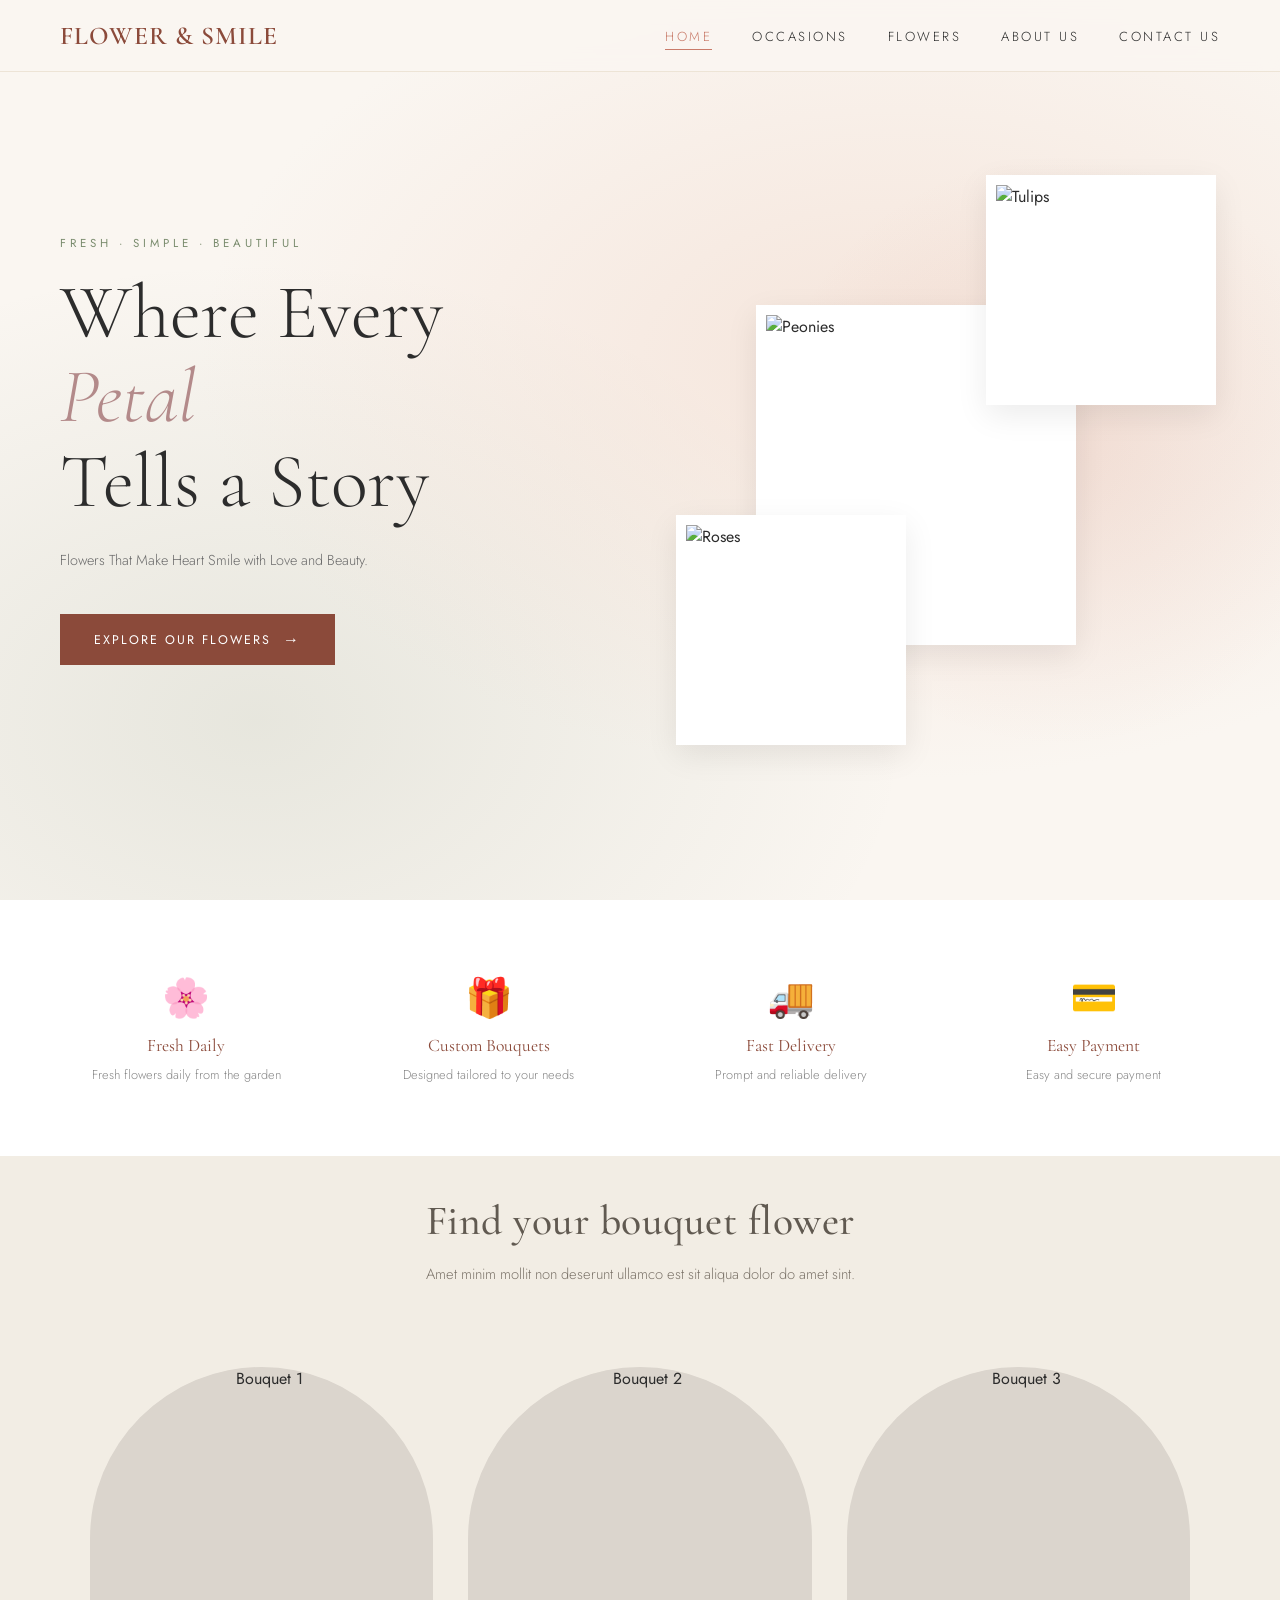
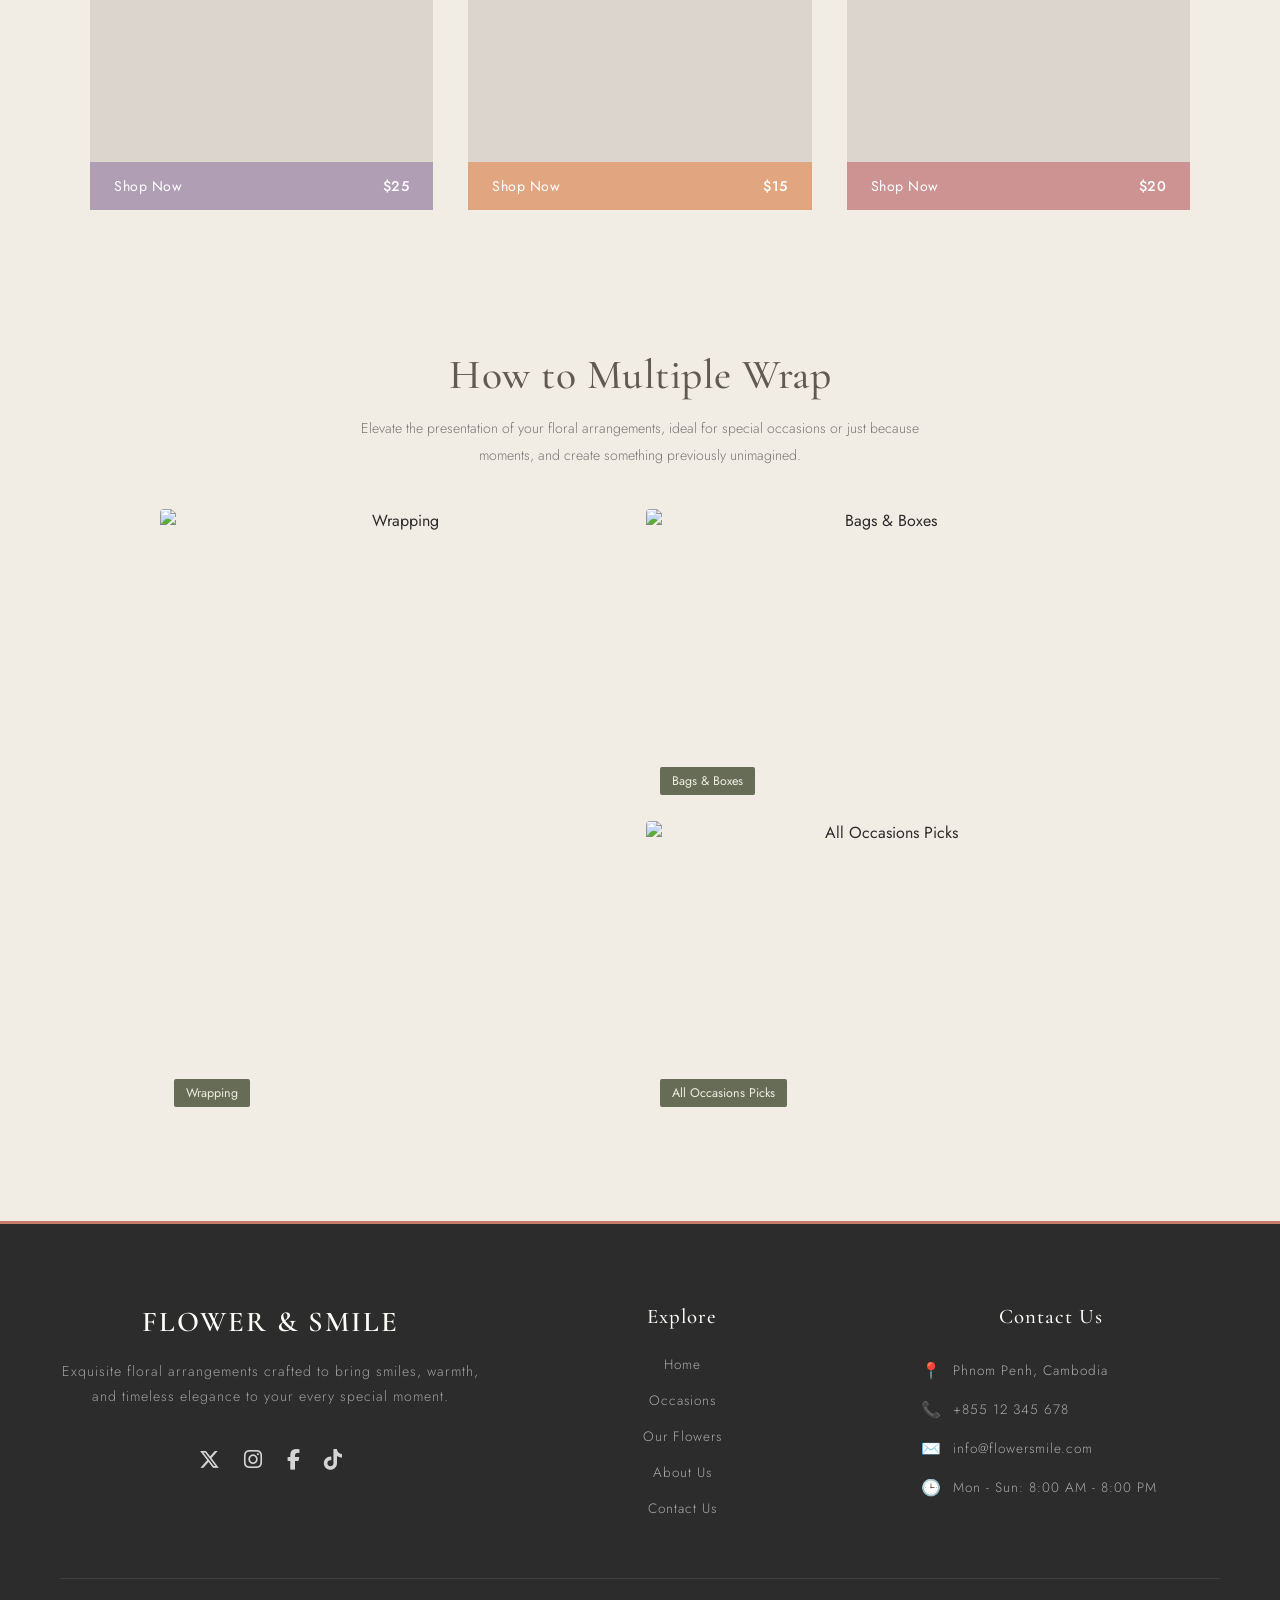
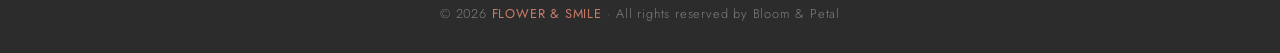
==== index.html @ 03522e58 "Add files via upload" ====
<!DOCTYPE html>
<html lang="km">
<head>
  <meta charset="UTF-8" />
  <meta name="viewport" content="width=device-width, initial-scale=1.0" />
  <title>FLOWER & SMILE — ហាងផ្កា</title>
  
  <link href="https://fonts.googleapis.com/css2?family=Cormorant+Garamond:ital,wght@0,300;0,400;0,600;1,300;1,400&family=Jost:wght@200;300;400;500&display=swap" rel="stylesheet" />
  
  <link rel="stylesheet" href="styles.css" />
  
  <link rel="stylesheet" href="https://cdnjs.cloudflare.com/ajax/libs/font-awesome/6.4.2/css/all.min.css" />
  
  <style>
    /* Hero Section Styles */
    .hero {
      position: relative; 
    }
    
    /* Container for floating images in Hero */
    .hero-floating-images {
      position: absolute;
      right: 5%;
      top: 50%;
      transform: translateY(-50%);
      width: 500px;
      height: 550px;
      z-index: 5;
      pointer-events: none; 
    }
    
    /* Individual Image Card Styles */
    .hero-img-card {
      position: absolute;
      background: white;
      padding: 10px;
      box-shadow: 0 10px 30px rgba(0,0,0,0.08);
      pointer-events: auto;
    }
    .hero-img-card img {
      display: block;
      width: 100%;
      height: 100%;
      object-fit: cover;
    }
    
    /* Image 1 (Tulips) */
    .hero-img-1 {
      top: 0;
      right: 0;
      width: 230px;
      height: 230px;
      z-index: 3;
    }

    /* Image 2 (Large Peonies) */
    .hero-img-2 {
      top: 130px;
      left: 40px;
      width: 320px;
      height: 340px;
      z-index: 1;
    }

    /* Image 3 (Roses) */
    .hero-img-3 {
      bottom: -20px;
      left: -40px;
      width: 230px;
      height: 230px;
      z-index: 2;
    }
    
    /* Italicized Title Text in Hero */
    .hero-title em {
      font-family: 'Cormorant Garamond', serif;
      font-style: italic;
      color: #b38a8a; 
    }

    /* Social Media Logo Styles in Footer */
    .footer-socials {
      display: flex;
      gap: 24px;
      margin-top: 15px;
      align-items: center;
    }
    .footer-socials a {
      color: rgba(255, 255, 255, 0.8) !important;
      font-size: 1.3rem !important;
      text-decoration: none;
      display: inline-flex;
      align-items: center;
      justify-content: center;
      transition: all 0.3s ease;
      background: none !important;
      border: none !important;
      padding: 0 !important;
      width: auto !important;
      height: auto !important;
    }
    .footer-socials a:hover {
      color: #c97b6a !important;
      transform: translateY(-2px);
    }

    /* Additional Footer Modifications */
    /* Remove the underline/dash (-) under headings */
    .footer-heading::after, 
    .footer-col h3::after {
      display: none !important;
      content: none !important;
    }

    /* Add list items line spacing */
    .footer-links li, 
    .footer-contact li {
      margin-bottom: 16px !important; 
    }
    .footer-links li:last-child, 
    .footer-contact li:last-child {
      margin-bottom: 0 !important;
    }
  </style>
</head>
<body>

  <nav>
    <div class="nav-logo"> FLOWER & SMILE </div>
    
    <ul class="nav-links">
      <li><a href="index.html" class="active">Home</a></li>
      <li><a href="occasions.html">Occasions</a></li>
      <li><a href="flowers.html">Flowers</a></li>
      <li><a href="about.html">About Us</a></li>
      <li><a href="contact.html">Contact Us</a></li>
    </ul>
  </nav>

  <div class="page active">
    
    <div class="hero">
      <div class="hero-bg"></div>
      <div class="hero-decoration"></div>
      <div class="hero-petals" id="petals"></div>
      
      <div class="hero-content">
        <p class="hero-eyebrow">Fresh · Simple · Beautiful</p>
        <h1 class="hero-title">Where Every<br><em>Petal</em><br>Tells a Story</h1>
        <p class="hero-sub">Flowers That Make Heart Smile with Love and Beauty.</p>
        <a href="flowers.html" class="hero-cta">
          Explore Our Flowers <span class="hero-cta-arrow">→</span>
        </a>
      </div>

      <div class="hero-floating-images">
        <div class="hero-img-card hero-img-1">
          <img src="https://encrypted-tbn0.gstatic.com/images?q=tbn:ANd9GcRxKmMSO9f5qZ2CyqoZDliZAS1GtbJ6QOiItn4bJ0-6uJl7Me5usho7bWD_pUa_ExkVmu42q7SNUpMVscC8fniVTEIEeZiB6qO2pOtU1A&s=10" alt="Tulips">
        </div>
        <div class="hero-img-card hero-img-2">
          <img src="https://i.pinimg.com/1200x/0d/a7/3a/0da73aafb8dff68a386f0ae5357c37d3.jpg" alt="Peonies">
        </div>
        <div class="hero-img-card hero-img-3">
          <img src="https://www.floraly.com.au/cdn/shop/articles/All_the_roses.jpg?v=1583911408&width=1500" alt="Roses">
        </div>
      </div>
    </div>

    <div class="section" style="padding-top:70px; padding-bottom:70px; background: white;">
      <div style="display:grid; grid-template-columns: repeat(4,1fr); gap:50px; text-align:center; max-width:1200px; margin:auto;">
        
        <div>
          <div style="font-size:2.4rem; margin-bottom:10px;">🌸</div>
          <div style="font-family:'Cormorant Garamond',serif; font-size:1.1rem; margin-bottom:8px; color:var(--deep-rose);">Fresh Daily</div>
          <div style="font-size:0.8rem; color:#888; font-weight:300; line-height:1.7;">Fresh flowers daily from the garden</div>
        </div>
        
        <div>
          <div style="font-size:2.4rem; margin-bottom:10px;">🎁</div>
          <div style="font-family:'Cormorant Garamond',serif; font-size:1.1rem; margin-bottom:8px; color:var(--deep-rose);">Custom Bouquets</div>
          <div style="font-size:0.8rem; color:#888; font-weight:300; line-height:1.7;">Designed tailored to your needs</div>
        </div>
        
        <div>
          <div style="font-size:2.4rem; margin-bottom:10px;">🚚</div>
          <div style="font-family:'Cormorant Garamond',serif; font-size:1.1rem; margin-bottom:8px; color:var(--deep-rose);">Fast Delivery</div>
          <div style="font-size:0.8rem; color:#888; font-weight:300; line-height:1.7;">Prompt and reliable delivery</div>
        </div>
        
        <div>
          <div style="font-size:2.4rem; margin-bottom:10px;">💳</div>
          <div style="font-family:'Cormorant Garamond',serif; font-size:1.1rem; margin-bottom:8px; color:var(--deep-rose);">Easy Payment</div>
          <div style="font-size:0.8rem; color:#888; font-weight:300; line-height:1.7;">Easy and secure payment</div>
        </div>

      </div>
    </div>

    <div style="background-color: #f2ede4; padding: 40px 20px 100px 20px; text-align: center; font-family: 'Jost', sans-serif;">
      <div style="max-width: 1100px; margin: 0 auto;">
        
        <div style="text-align: center; margin-bottom: 60px;">
          <h2 style="font-family: 'Cormorant Garamond', serif; font-size: 2.6rem; font-weight: 500; color: #615a51; margin-bottom: 15px; letter-spacing: 0.5px;">Find your bouquet flower</h2>
          <p style="font-size: 0.92rem; color: #7e766c; max-width: 600px; margin: 0 auto; line-height: 1.8; font-weight: 300;">
            Amet minim mollit non deserunt ullamco est sit aliqua dolor do amet sint.
          </p>
        </div>

        <div style="display: grid; grid-template-columns: repeat(3, 1fr); gap: 35px;">
          
          <div style="display: flex; flex-direction: column; position: relative;">
            <div style="border-top-left-radius: 250px; border-top-right-radius: 250px; overflow: hidden; aspect-ratio: 1/1.15; background: #dbd5cd; margin-top: 20px;">
              <img src="https://i0.wp.com/venusfleurs.ca/wp-content/uploads/2025/08/28.png?w=500&ssl=1" alt="Bouquet 1" style="width: 100%; height: 100%; object-fit: cover; display: block;">
            </div>
            <div style="display: flex; justify-content: space-between; align-items: center; background: #b09eb5; padding: 14px 24px; color: white; font-size: 0.88rem; letter-spacing: 0.5px;">
              <a href="flowers.html" onclick="showPage('flowers')" style="color: white; text-decoration: none; font-weight: 400;">Shop Now</a>
              <span style="font-weight: 500;">$25</span>
            </div>
          </div>

          <div style="display: flex; flex-direction: column; margin-top: 20px;">
            <div style="border-top-left-radius: 250px; border-top-right-radius: 250px; overflow: hidden; aspect-ratio: 1/1.15; background: #dbd5cd;">
              <img src="https://blogger.googleusercontent.com/img/a/AVvXsEicw63dnSeNIEJeOIUZCACq73gVkQcQ9xMExXs6h7ySUSndOm0V-mq5u-o_8GRbfD1vRsirjXDKaYLzih0LKU7-uyjUPQ6decVVbWy_ZNhfRCTQm4JZeXCJklYHl1dgx3P_8ovWYnsGIsHUxoD9lvoksb42VA6ZZB-UQQeKbAVAEGq_355NtKw2BnD7=s16000-rw" alt="Bouquet 2" style="width: 100%; height: 100%; object-fit: cover; display: block;">
            </div>
            <div style="display: flex; justify-content: space-between; align-items: center; background: #e1a67f; padding: 14px 24px; color: white; font-size: 0.88rem; letter-spacing: 0.5px;">
              <a href="flowers.html" onclick="showPage('flowers')" style="color: white; text-decoration: none; font-weight: 400;">Shop Now</a>
              <span style="font-weight: 500;">$15</span>
            </div>
          </div>

          <div style="display: flex; flex-direction: column; margin-top: 20px;">
            <div style="border-top-left-radius: 250px; border-top-right-radius: 250px; overflow: hidden; aspect-ratio: 1/1.15; background: #dbd5cd;">
              <img src="https://i0.wp.com/venusfleurs.ca/wp-content/uploads/2025/08/21.png?fit=500,500&ssl=1" alt="Bouquet 3" style="width: 100%; height: 100%; object-fit: cover; display: block;">
            </div>
            <div style="display: flex; justify-content: space-between; align-items: center; background: #cd9393; padding: 14px 24px; color: white; font-size: 0.88rem; letter-spacing: 0.5px;">
              <a href="flowers.html" onclick="showPage('flowers')" style="color: white; text-decoration: none; font-weight: 400;">Shop Now</a>
              <span style="font-weight: 500;">$20</span>
            </div>
          </div>

        </div>
      </div>
    </div>

  </div> <div style="background-color: #f2ede4; padding: 40px 20px 20px 20px; text-align: center; font-family: 'Jost', sans-serif;">
    <h2 style="font-family: 'Cormorant Garamond', serif; font-size: 2.6rem; font-weight: 500; color: #615a51; margin-bottom: 15px; letter-spacing: 0.5px;">How to Multiple Wrap</h2>
    <p style="font-size:0.88rem; font-weight:300; color:#777; line-height:1.9; max-width:560px; margin:0 auto;">
      Elevate the presentation of your floral arrangements, ideal for special occasions or just because moments, and create something previously unimagined.
    </p>
  </div>

  <div style="background-color: #f2ede4; padding: 20px 20px 100px 20px; text-align: center; font-family: 'Jost', sans-serif;">
    <div style="display:grid; grid-template-columns:1fr 1fr; gap:12px; max-width:960px; margin:0 auto;">
      
      <div style="position:relative; overflow:hidden; border-radius:4px; grid-row:span 2;">
        <img src="https://images.pexels.com/photos/5410125/pexels-photo-5410125.jpeg?cs=srgb&dl=pexels-amina-filkins-5410125.jpg&fm=jpg" alt="Wrapping" style="width:100%; height:612px; object-fit:cover; display:block;" />
        <span style="position:absolute; bottom:14px; left:14px; background:rgba(74,80,56,0.82); color:#f0ede4; font-size:0.78rem; padding:5px 12px; border-radius:2px;">Wrapping</span>
      </div>
      
      <div style="position:relative; overflow:hidden; border-radius:4px;">
        <img src="https://assets.nationbuilder.com/victorianunions/pages/13480/meta_images/original/Rectangle_322.png?1639124793" alt="Bags & Boxes" style="width:100%; height:300px; object-fit:cover; display:block;" />
        <span style="position:absolute; bottom:14px; left:14px; background:rgba(74,80,56,0.82); color:#f0ede4; font-size:0.78rem; padding:5px 12px; border-radius:2px;">Bags &amp; Boxes</span>
      </div>
      
      <div style="position:relative; overflow:hidden; border-radius:4px;">
        <img src="https://7574663.fs1.hubspotusercontent-na1.net/hubfs/7574663/pexels-alleksana-4238333-1.jpg" alt="All Occasions Picks" style="width:100%; height:300px; object-fit:cover; display:block;" />
        <span style="position:absolute; bottom:14px; left:14px; background:rgba(74,80,56,0.82); color:#f0ede4; font-size:0.78rem; padding:5px 12px; border-radius:2px;">All Occasions Picks</span>
      </div>

    </div>
  </div>

  <footer class="main-footer">
    <div class="footer-container">
      
      <div class="footer-col footer-about">
        <div class="footer-logo">FLOWER & SMILE</div>
        <p class="footer-tagline">Exquisite floral arrangements crafted to bring smiles, warmth, and timeless elegance to your every special moment.</p>
        <div class="footer-socials">
          <a href="#" aria-label="X (Twitter)"><i class="fa-brands fa-x-twitter"></i></a>
          <a href="#" aria-label="Instagram"><i class="fa-brands fa-instagram"></i></a>
          <a href="#" aria-label="Facebook"><i class="fa-brands fa-facebook-f"></i></a>
          <a href="#" aria-label="TikTok"><i class="fa-brands fa-tiktok"></i></a>
        </div>
      </div>

      <div class="footer-col">
        <h3 class="footer-heading">Explore</h3>
        <ul class="footer-links">
          <li><a href="index.html">Home</a></li>
          <li><a href="occasions.html">Occasions</a></li>
          <li><a href="flowers.html">Our Flowers</a></li>
          <li><a href="about.html">About Us</a></li>
          <li><a href="contact.html">Contact Us</a></li>
        </ul>
      </div>

      <div class="footer-col">
        <h3 class="footer-heading">Contact Us</h3>
        <ul class="footer-contact">
          <li><span>📍</span> Phnom Penh, Cambodia</li>
          <li><span>📞</span> +855 12 345 678</li>
          <li><span>✉️</span> info@flowersmile.com</li>
          <li><span>🕒</span> Mon - Sun: 8:00 AM - 8:00 PM</li>
        </ul>
      </div>

    </div>

    <div class="footer-bottom">
      <p>&copy; 2026 <span>FLOWER & SMILE</span> · All rights reserved by Bloom & Petal</p>
    </div>
  </footer>

  <script src="main.js"></script>
</body>
</html>
---- styles.css ----
/* ==========================================================================
   1. ROOT VARIABLES & GLOBAL STYLES (កំណត់ពណ៌ និងទម្រង់ទូទៅ)
   ========================================================================== */
:root {
  /* Color Palette */
  --cream: #faf6f1;
  --blush: #f2d9cc;
  --rose: #c97b6a;
  --deep-rose: #8b4a3a;
  --sage: #7a8c6e;
  --dark-sage: #4a5c3e;
  --charcoal: #2c2c2c;
  --warm-white: #fffdf9;
  --gold: #b89a6a;
}

/* Reset settings for all elements */
* { 
  margin: 0; 
  padding: 0; 
  box-sizing: border-box; 
}

html { 
  scroll-behavior: smooth; 
}

body {
  font-family: 'Jost', sans-serif;
  background: var(--cream);
  color: var(--charcoal);
  overflow-x: hidden;
}


/* ==========================================================================
   2. NAVIGATION BAR (របារម៉ឺនុយខាងលើ)
   ========================================================================== */
nav {
  position: fixed; 
  top: 0; left: 0; right: 0; 
  z-index: 100;
  display: flex; 
  align-items: center; 
  justify-content: space-between;
  padding: 20px 60px;
  background: rgba(250, 246, 241, 0.92);
  backdrop-filter: blur(10px);
  border-bottom: 1px solid rgba(185, 154, 106, 0.2);
  transition: all 0.3s ease;
}

/* Logo Style */
.nav-logo {
  font-family: 'Cormorant Garamond', serif;
  font-size: 1.6rem;
  font-weight: 600;
  color: var(--deep-rose);
  letter-spacing: 1px;
}

.nav-logo span { 
  color: var(--sage); 
  font-style: italic; 
}

/* Menu Links */
.nav-links {
  display: flex; 
  gap: 40px; 
  list-style: none;
}

.nav-links a {
  text-decoration: none;
  font-family: 'Jost', sans-serif;
  font-weight: 300;
  font-size: 0.82rem;
  letter-spacing: 2.5px;
  text-transform: uppercase;
  color: var(--charcoal);
  position: relative;
  padding-bottom: 4px;
  transition: color 0.3s;
}

/* Underline Animation Effect on Hover */
.nav-links a::after {
  content: '';
  position: absolute; 
  bottom: 0; left: 0;
  width: 0; 
  height: 1px;
  background: var(--rose);
  transition: width 0.3s ease;
}

.nav-links a:hover,
.nav-links a.active { 
  color: var(--rose); 
}

.nav-links a:hover::after,
.nav-links a.active::after { 
  width: 100%; 
}


/* ==========================================================================
   3. PAGES & SHARED SECTIONS (ទម្រង់ទំព័រ និងការកំណត់រួម)
   ========================================================================== */
.page { 
  display: none; 
  min-height: 100vh; 
}

.page.active { 
  display: block; 
}

.section {
  padding: 100px 60px;
}

.section-label {
  font-size: 0.7rem;
  letter-spacing: 4px;
  text-transform: uppercase;
  color: var(--gold);
  margin-bottom: 16px;
}

.section-title {
  font-family: 'Cormorant Garamond', serif;
  font-size: clamp(2rem, 4vw, 3.2rem);
  font-weight: 300;
  color: var(--charcoal);
  line-height: 1.2;
  margin-bottom: 16px;
}

.section-title em { 
  font-style: italic; 
  color: var(--rose); 
}

.divider {
  width: 60px; 
  height: 1px;
  background: linear-gradient(to right, var(--rose), transparent);
  margin: 20px 0 40px;
}

/* Page Header Banner */
.page-header {
  padding: 160px 60px 60px;
  background: linear-gradient(to bottom, rgba(242, 217, 204, 0.3), transparent);
  position: relative;
  overflow: hidden;
}

.page-header::before {
  content: '';
  position: absolute;
  right: -100px; top: -100px;
  width: 400px; height: 400px;
  border-radius: 50%;
  background: radial-gradient(circle, rgba(201, 123, 106, 0.1) 0%, transparent 70%);
}


/* ==========================================================================
   4. HERO SECTION (ផ្នែកដំបូងគេនៃគេហទំព័រ)
   ========================================================================== */
.hero {
  height: 100vh;
  position: relative;
  display: flex; 
  align-items: center;
  overflow: hidden;
}

.hero-bg {
  position: absolute; 
  inset: 0;
  background:
    radial-gradient(ellipse at 70% 40%, rgba(242, 217, 204, 0.6) 0%, transparent 55%),
    radial-gradient(ellipse at 20% 80%, rgba(122, 140, 110, 0.15) 0%, transparent 45%),
    var(--cream);
}

/* Background Circle Animation (Breathe) */
.hero-decoration {
  position: absolute;
  right: -80px; top: 50%;
  transform: translateY(-50%);
  width: 600px; height: 600px;
  border-radius: 50%;
  background: radial-gradient(circle, rgba(201, 123, 106, 0.12) 0%, transparent 70%);
  animation: breathe 6s ease-in-out infinite;
}

@keyframes breathe {
  0%, 100% { transform: translateY(-50%) scale(1); }
  50% { transform: translateY(-50%) scale(1.05); }
}

/* Floating Petals Animation Effect */
.hero-petals {
  position: absolute; 
  inset: 0; 
  pointer-events: none;
}

.petal {
  position: absolute;
  font-size: 1.5rem;
  opacity: 0.15;
  animation: floatPetal linear infinite;
}

@keyframes floatPetal {
  0% { transform: translateY(100vh) rotate(0deg); opacity: 0; }
  10% { opacity: 0.15; }
  90% { opacity: 0.15; }
  100% { transform: translateY(-10vh) rotate(360deg); opacity: 0; }
}

/* Hero Typography & CTA Content */
.hero-content {
  position: relative; 
  z-index: 2;
  padding: 0 60px;
  max-width: 650px;
  animation: fadeUp 1.2s ease forwards;
}

@keyframes fadeUp {
  from { opacity: 0; transform: translateY(30px); }
  to { opacity: 1; transform: translateY(0); }
}

.hero-eyebrow {
  font-size: 0.72rem;
  letter-spacing: 4px;
  text-transform: uppercase;
  color: var(--sage);
  margin-bottom: 20px;
  font-weight: 400;
}

.hero-title {
  font-family: 'Cormorant Garamond', serif;
  font-size: clamp(3.5rem, 6vw, 5.5rem);
  font-weight: 300;
  line-height: 1.1;
  color: var(--charcoal);
  margin-bottom: 24px;
}

.hero-title em {
  font-style: italic;
  color: var(--rose);
}

.hero-sub {
  font-size: 0.9rem;
  line-height: 1.8;
  color: #6a6a6a;
  font-weight: 300;
  max-width: 420px;
  margin-bottom: 40px;
}

/* Call To Action Button */
.hero-cta {
  display: inline-flex; 
  align-items: center; 
  gap: 12px;
  background: var(--deep-rose);
  color: white;
  padding: 14px 34px;
  text-decoration: none;
  font-size: 0.78rem;
  letter-spacing: 2px;
  text-transform: uppercase;
  transition: all 0.3s ease;
  font-family: 'Jost', sans-serif;
  font-weight: 400;
}

.hero-cta:hover {
  background: var(--rose);
  gap: 18px;
}

.hero-cta-arrow { 
  font-size: 1rem; 
  transition: transform 0.3s; 
}

.hero-cta:hover .hero-cta-arrow { 
  transform: translateX(4px); 
}


/* ==========================================================================
   5. OCCASIONS PAGE (ទំព័រឱកាសផ្សេងៗ)
   ========================================================================== */
.occasions-grid {
  display: grid;
  grid-template-columns: repeat(3, 1fr);
  gap: 2px;
  margin-top: 60px;
}

.occasion-card {
  position: relative;
  height: 380px;
  overflow: hidden;
  cursor: pointer;
}

.occasion-card-bg {
  position: absolute; 
  inset: 0;
  transition: transform 0.6s ease;
}

.occasion-card:hover .occasion-card-bg { 
  transform: scale(1.06); 
}

/* Card Backgrounds Gradient Colors */
.occ-1 .occasion-card-bg { background: linear-gradient(135deg, #f2d9cc 0%, #e8b9a5 100%); }
.occ-2 .occasion-card-bg { background: linear-gradient(135deg, #d4e0ce 0%, #b5c9ac 100%); }
.occ-3 .occasion-card-bg { background: linear-gradient(135deg, #e8d5e8 0%, #c9a8d4 100%); }
.occ-4 .occasion-card-bg { background: linear-gradient(135deg, #fde8cc 0%, #f5c896 100%); }
.occ-5 .occasion-card-bg { background: linear-gradient(135deg, #cce8f5 0%, #96c8f0 100%); }
.occ-6 .occasion-card-bg { background: linear-gradient(135deg, #f5e6cc 0%, #e8c896 100%); }

.occasion-emoji {
  position: absolute;
  font-size: 5rem;
  top: 50%; left: 50%;
  transform: translate(-50%, -60%);
  transition: transform 0.4s ease;
  opacity: 0.85;
}

.occasion-card:hover .occasion-emoji {
  transform: translate(-50%, -65%) scale(1.1);
}

.occasion-overlay {
  position: absolute; 
  inset: 0;
  background: linear-gradient(to top, rgba(44,44,44,0.75) 0%, transparent 55%);
  display: flex; 
  flex-direction: column;
  justify-content: flex-end;
  padding: 28px;
  transition: all 0.3s;
}

.occasion-name {
  font-family: 'Cormorant Garamond', serif;
  font-size: 1.5rem;
  font-weight: 400;
  color: white;
  margin-bottom: 6px;
}

.occasion-desc {
  font-size: 0.78rem;
  color: rgba(255,255,255,0.75);
  letter-spacing: 0.5px;
  font-weight: 300;
  transform: translateY(10px);
  opacity: 0;
  transition: all 0.3s ease 0.05s;
}

.occasion-card:hover .occasion-desc {
  opacity: 1;
  transform: translateY(0);
}

.occasion-tag {
  position: absolute;
  top: 18px; right: 18px;
  background: rgba(255,255,255,0.9);
  color: var(--deep-rose);
  font-size: 0.68rem;
  letter-spacing: 1.5px;
  text-transform: uppercase;
  padding: 5px 12px;
  font-weight: 500;
}


/* ==========================================================================
   6. FLOWERS PAGE (ទំព័រប្រភេទផ្កា)
   ========================================================================== */
.flowers-intro {
  max-width: 560px;
}

/* Category Filter Tabs */
.filter-bar {
  display: flex; 
  gap: 10px; 
  flex-wrap: wrap;
  margin-bottom: 50px;
}

.filter-btn {
  padding: 8px 22px;
  border: 1px solid rgba(44,44,44,0.2);
  background: transparent;
  font-family: 'Jost', sans-serif;
  font-size: 0.76rem;
  letter-spacing: 1.5px;
  text-transform: uppercase;
  cursor: pointer;
  transition: all 0.2s;
  color: var(--charcoal);
}

.filter-btn:hover, 
.filter-btn.active {
  background: var(--deep-rose);
  border-color: var(--deep-rose);
  color: white;
}

/* Flower Cards Grid */
.flowers-grid {
  display: grid;
  grid-template-columns: repeat(4, 1fr);
  gap: 24px;
}

.flower-card {
  background: white;
  overflow: hidden;
  transition: transform 0.3s ease, box-shadow 0.3s ease;
  cursor: pointer;
}

.flower-card:hover {
  transform: translateY(-6px);
  box-shadow: 0 20px 40px rgba(0,0,0,0.1);
}

.flower-img {
  height: 220px;
  display: flex; 
  align-items: center; 
  justify-content: center;
  font-size: 4.5rem;
  position: relative;
  overflow: hidden;
}

/* Flower Images Gradients Colors */
.f1 { background: linear-gradient(135deg, #ffecd2, #fcb69f); }
.f2 { background: linear-gradient(135deg, #ffeaa7, #fdcb6e); }
.f3 { background: linear-gradient(135deg, #fd79a8, #e84393); }
.f4 { background: linear-gradient(135deg, #a29bfe, #6c5ce7); }
.f5 { background: linear-gradient(135deg, #55efc4, #00b894); }
.f6 { background: linear-gradient(135deg, #ff7675, #d63031); }
.f7 { background: linear-gradient(135deg, #81ecec, #0984e3); }
.f8 { background: linear-gradient(135deg, #fddb92, #d1fdff); }

.flower-info { 
  padding: 20px; 
}

.flower-name {
  font-family: 'Cormorant Garamond', serif;
  font-size: 1.2rem;
  font-weight: 400;
  color: var(--charcoal);
  margin-bottom: 5px;
}

.flower-meaning {
  font-size: 0.75rem;
  color: #888;
  font-weight: 300;
  margin-bottom: 14px;
  letter-spacing: 0.3px;
}

.flower-footer {
  display: flex; 
  justify-content: space-between;
  align-items: center;
}

.flower-price {
  font-family: 'Cormorant Garamond', serif;
  font-size: 1.1rem;
  color: var(--rose);
}

/* Add to Cart Button */
.add-btn {
  width: 32px; height: 32px;
  border-radius: 50%;
  border: 1.5px solid var(--deep-rose);
  background: transparent;
  color: var(--deep-rose);
  font-size: 1.1rem;
  cursor: pointer;
  display: flex; 
  align-items: center; 
  justify-content: center;
  transition: all 0.2s;
}

.add-btn:hover { 
  background: var(--deep-rose); 
  color: white; 
}


/* ==========================================================================
   7. CONTACT PAGE & FORM (ទំព័រទំនាក់ទំនង និងទម្រង់បែបបទ)
   ========================================================================== */
.contact-layout {
  display: grid;
  grid-template-columns: 1fr 1.2fr;
  gap: 80px;
  align-items: start;
}

.contact-info h3 {
  font-family: 'Cormorant Garamond', serif;
  font-size: 1.4rem;
  font-weight: 400;
  margin-bottom: 12px;
  color: var(--charcoal);
}

.contact-info p {
  font-size: 0.85rem;
  color: #777;
  line-height: 1.9;
  font-weight: 300;
  margin-bottom: 30px;
}

.contact-item {
  display: flex; 
  align-items: flex-start; 
  gap: 14px;
  margin-bottom: 22px;
}

.contact-icon {
  width: 42px; height: 42px; 
  flex-shrink: 0;
  background: var(--blush);
  border-radius: 50%;
  display: flex; 
  align-items: center; 
  justify-content: center;
  font-size: 1.1rem;
}

.contact-item-text label {
  display: block;
  font-size: 0.68rem;
  letter-spacing: 2px;
  text-transform: uppercase;
  color: var(--gold);
  margin-bottom: 3px;
}

.contact-item-text span {
  font-size: 0.88rem;
  color: var(--charcoal);
  font-weight: 300;
}

/* Input Fields & Form styling */
.contact-form { 
  background: white; 
  padding: 50px; 
}

.form-title {
  font-family: 'Cormorant Garamond', serif;
  font-size: 1.8rem;
  font-weight: 300;
  color: var(--charcoal);
  margin-bottom: 8px;
}

.form-sub { 
  font-size: 0.82rem; 
  color: #888; 
  margin-bottom: 36px; 
  font-weight: 300; 
}

.form-row { 
  display: grid; 
  grid-template-columns: 1fr 1fr; 
  gap: 20px; 
}

.form-group { 
  margin-bottom: 22px; 
}

.form-group label {
  display: block;
  font-size: 0.7rem;
  letter-spacing: 2px;
  text-transform: uppercase;
  color: var(--charcoal);
  margin-bottom: 8px;
  font-weight: 400;
}

.form-group input,
.form-group select,
.form-group textarea {
  width: 100%;
  padding: 12px 16px;
  border: 1px solid rgba(44,44,44,0.15);
  background: var(--cream);
  font-family: 'Jost', sans-serif;
  font-size: 0.85rem;
  font-weight: 300;
  color: var(--charcoal);
  outline: none;
  transition: border-color 0.2s;
}

.form-group input:focus,
.form-group select:focus,
.form-group textarea:focus {
  border-color: var(--rose);
}

.form-group textarea { 
  resize: vertical; 
  min-height: 110px; 
}

/* Submit Form Button */
.submit-btn {
  width: 100%;
  padding: 15px;
  background: var(--deep-rose);
  color: white;
  border: none;
  font-family: 'Jost', sans-serif;
  font-size: 0.78rem;
  letter-spacing: 3px;
  text-transform: uppercase;
  cursor: pointer;
  transition: background 0.3s;
  font-weight: 400;
}

.submit-btn:hover { 
  background: var(--rose); 
}


/* ==========================================================================
   8. MODERN ELEGANT MAIN FOOTER (ផ្នែកខាងក្រោមបង្អស់នៃគេហទំព័រ)
   ========================================================================== */
.main-footer {
  background-color: #2c2c2c; 
  color: rgba(255, 255, 255, 0.7);
  padding: 80px 60px 30px 60px;
  font-family: 'Jost', sans-serif;
  border-top: 3px solid var(--rose);
}

.footer-container {
  max-width: 1200px;
  margin: 0 auto;
  display: grid;
  grid-template-columns: 1.5fr 1fr 1.2fr;
  gap: 60px;
}

.footer-col {
  display: flex;
  flex-direction: column;
}

/* Column 1: About, Logo, and Social Buttons (Centered Alignment) */
.footer-about {
  display: flex;
  flex-direction: column;
  align-items: center;  
  text-align: center;   
}

.footer-logo {
  font-family: 'Cormorant Garamond', serif;
  font-size: 1.8rem;
  font-weight: 600;
  color: var(--warm-white);
  letter-spacing: 2px;
  margin-bottom: 20px;
}

.footer-tagline {
  font-size: 0.88rem;
  line-height: 1.8;
  font-weight: 300;
  color: rgba(255, 255, 255, 0.55);
  margin-bottom: 25px;
  font-family: 'Jost', sans-serif;
}

.footer-socials {
  display: flex;
  gap: 24px;
  margin-top: 30px;     
  justify-content: center; 
  align-items: center;
}

.footer-socials a {
  width: 38px; height: 38px;
  border-radius: 50%;
  background: rgba(255, 255, 255, 0.05);
  color: var(--warm-white);
  text-decoration: none;
  font-size: 0.75rem;
  display: flex;
  align-items: center;
  justify-content: center;
  letter-spacing: 0.5px;
  transition: all 0.3s ease;
  border: 1px solid rgba(255, 255, 255, 0.1);
}

.footer-socials a:hover {
  background: var(--rose);
  color: white;
  border-color: var(--rose);
  transform: translateY(-3px);
}

/* Footer Section Headings */
.footer-heading {
  font-family: 'Cormorant Garamond', serif;
  font-size: 1.3rem;
  font-weight: 500;
  color: var(--warm-white);
  margin-bottom: 25px;
  letter-spacing: 1px;
  position: relative;
}

.footer-heading::after {
  content: '';
  position: absolute;
  bottom: -8px; left: 0;
  width: 35px; height: 1px;
  background: var(--rose);
}

/* Column 2: Useful Links */
.footer-links {
  list-style: none;
  padding: 0;
}

.footer-links li {
  margin-bottom: 12px;
}

.footer-links a {
  color: rgba(255, 255, 255, 0.6);
  text-decoration: none;
  font-size: 0.85rem;
  font-weight: 300;
  transition: all 0.3s ease;
  display: inline-block;
}

.footer-links a:hover {
  color: var(--rose);
  transform: translateX(5px);
}

/* Column 3: Contact Us info (Aligned perfectly) */
.footer-col:last-child h3 {
  text-align: center;
  margin-bottom: 30px;
}

.footer-contact {
  list-style: none;
  padding: 0;
  margin: 0;
  display: flex;
  flex-direction: column;
  align-items: center; 
  text-align: left;    
}

.footer-contact li {
  display: flex;
  align-items: center;
  width: 100%;
  max-width: 260px;    
  margin-bottom: 16px !important;
  font-size: 0.85rem;
  font-weight: 300;
  color: rgba(255, 255, 255, 0.6);
}

.footer-contact li span {
  font-size: 1rem;
  color: var(--rose);
  margin-right: 12px;  
  display: inline-block;
  width: 20px;         
  text-align: center;
}

/* Footer Copyright Area */
.footer-bottom {
  margin-top: 60px;
  padding-top: 25px;
  border-top: 1px solid rgba(255, 255, 255, 0.08);
  text-align: center;
  font-size: 0.8rem;
  letter-spacing: 0.8px;
  font-weight: 300;
  color: rgba(255, 255, 255, 0.4);
}

.footer-bottom span {
  color: var(--rose);
  font-weight: 400;
}

/* Old Simple Footer Styling */
footer {
  background: var(--charcoal);
  color: rgba(255,255,255,0.5);
  text-align: center;
  padding: 28px 60px;
  font-size: 0.76rem;
  letter-spacing: 1px;
  font-weight: 300;
}

footer span { 
  color: var(--rose); 
}


/* ==========================================================================
   9. NOTIFICATIONS & TOASTS (ផ្ទាំងសារលោតដំណឹង)
   ========================================================================== */
.toast {
  position: fixed;
  bottom: 30px; right: 30px;
  background: var(--dark-sage);
  color: white;
  padding: 16px 26px;
  font-size: 0.82rem;
  letter-spacing: 0.5px;
  z-index: 999;
  transform: translateY(100px);
  opacity: 0;
  transition: all 0.4s ease;
}

.toast.show { 
  transform: translateY(0); 
  opacity: 1; 
}


/* ==========================================================================
   10. RESPONSIVE DESIGN (ការកែតម្រូវទំហំអេក្រង់ទូរស័ព្ទ និង Tablet)
   ========================================================================== */
@media (max-width: 900px) {
  nav { padding: 16px 24px; }
  .nav-links { gap: 24px; }
  .section { padding: 70px 24px; }
  .page-header { padding: 120px 24px 40px; }
  
  .hero-content { padding: 0 24px; }
  
  .occasions-grid { grid-template-columns: repeat(2, 1fr); }
  .flowers-grid { grid-template-columns: repeat(2, 1fr); }
  
  .contact-layout { grid-template-columns: 1fr; gap: 40px; }
  .contact-form { padding: 32px; }
  .form-row { grid-template-columns: 1fr; }

  /* Modern Footer Responsive Layout */
  .main-footer {
    padding: 60px 24px 30px 24px;
  }
  .footer-container {
    grid-template-columns: 1fr;
    gap: 40px;
  }
  .footer-heading {
    margin-bottom: 18px;
  }
  .footer-bottom {
    margin-top: 40px;
  }
}
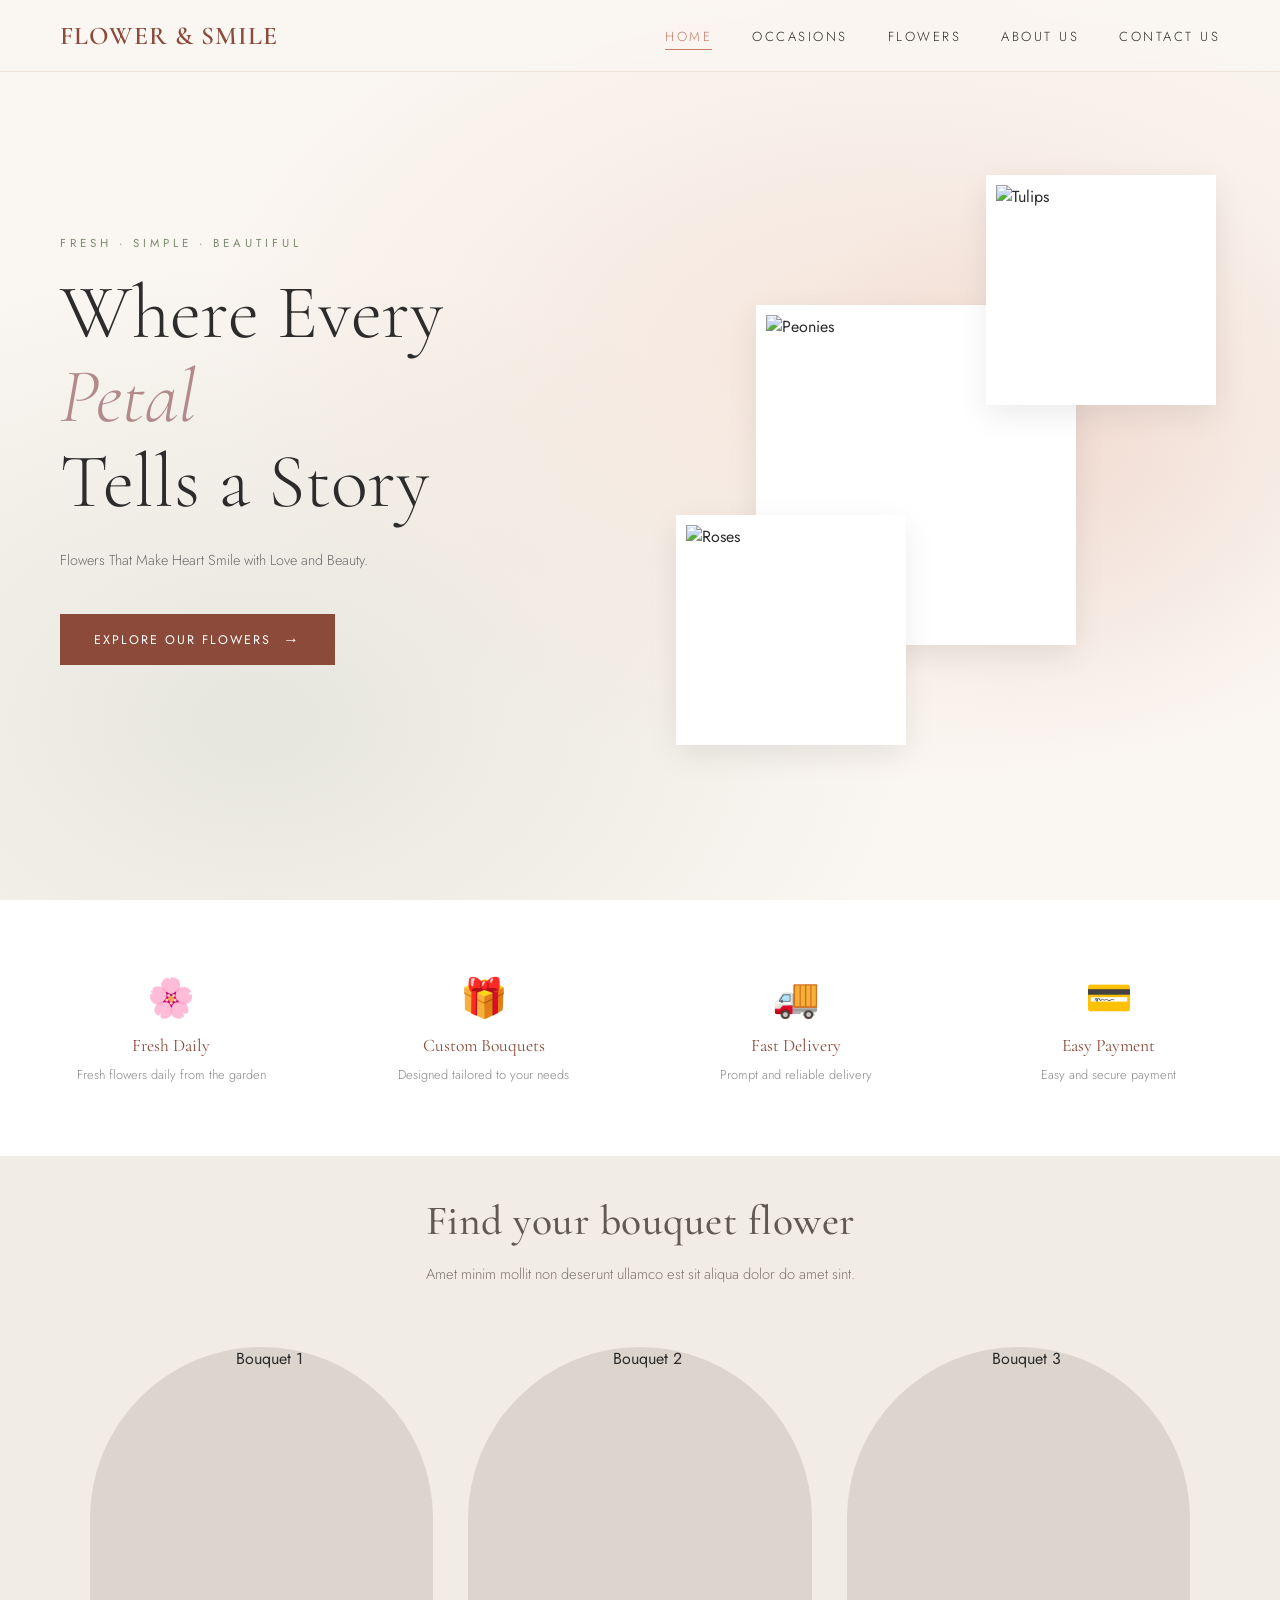
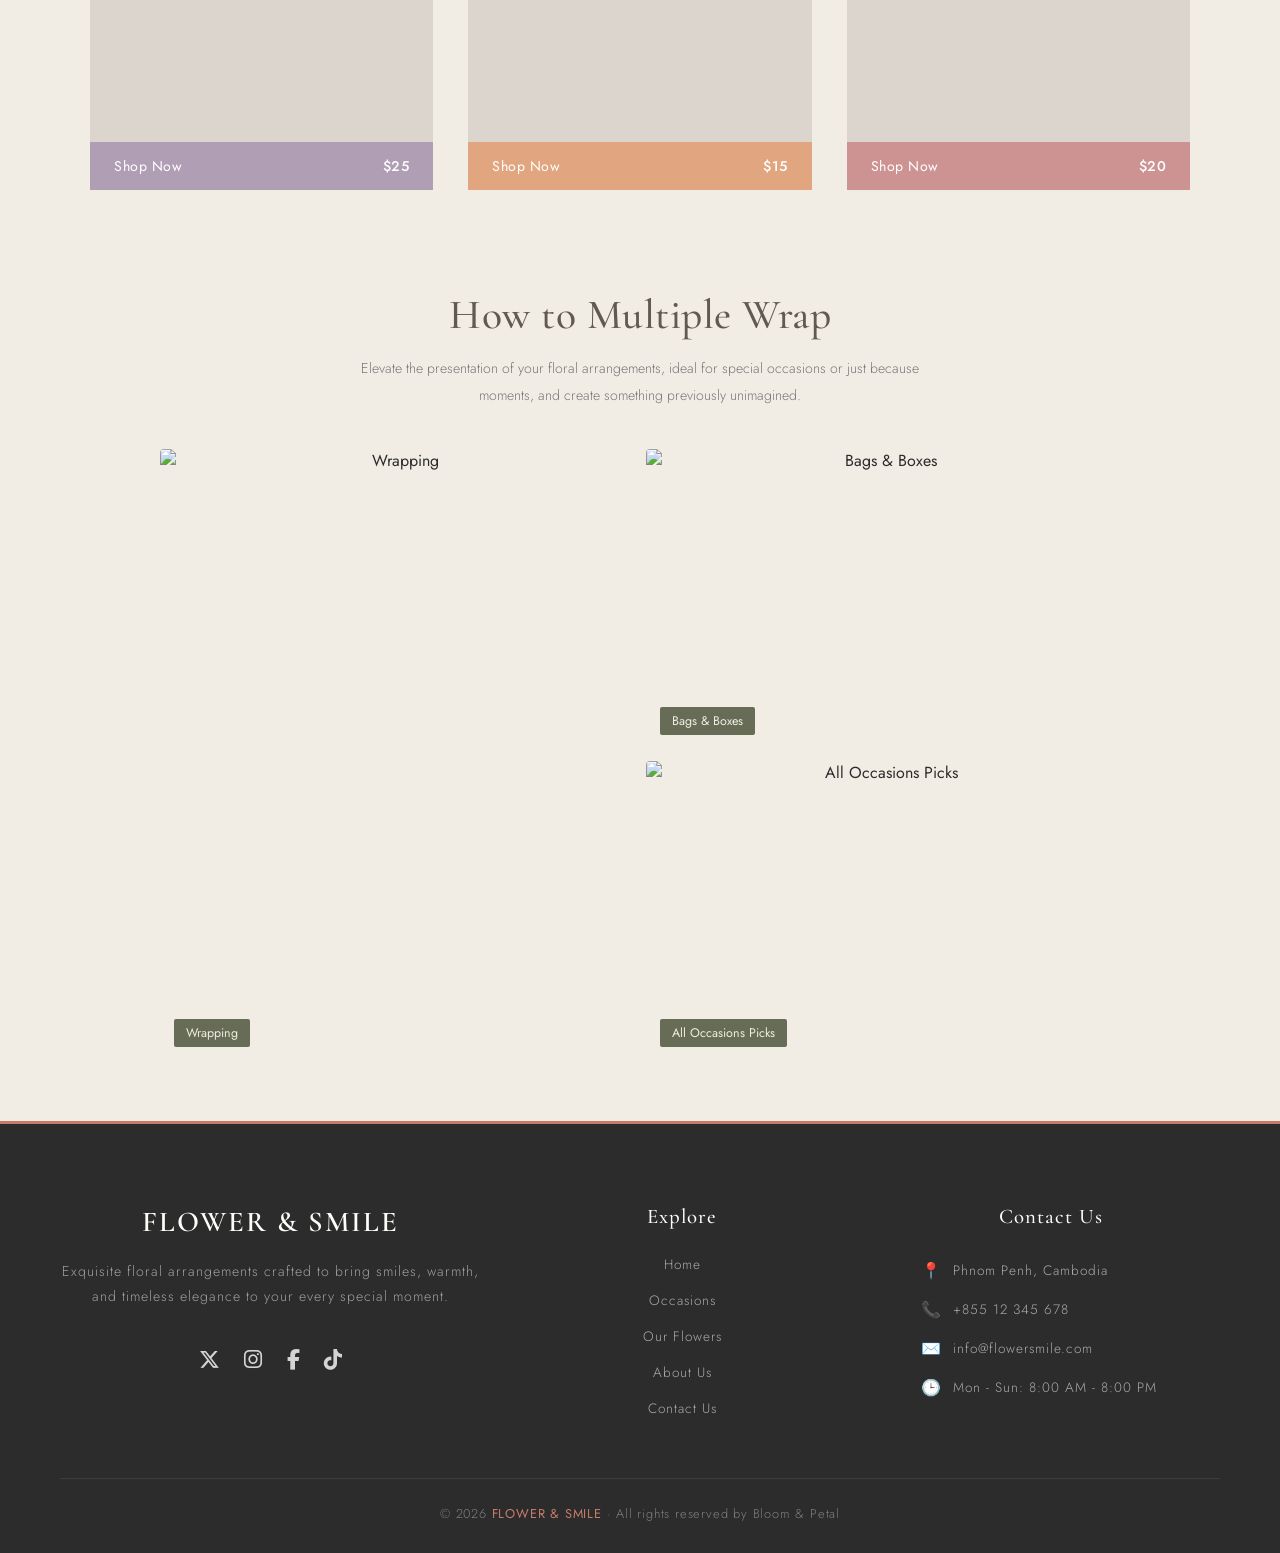
==== commit 222059ce: "Enhance mobile responsiveness for index.html Added mobile responsive styles to improve layout on sma" ====
--- a/index.html
+++ b/index.html
@@ -121,6 +121,48 @@
     .footer-contact li:last-child {
       margin-bottom: 0 !important;
     }
+
+    /* ==========================================================================
+       MOBILE RESPONSIVE STYLES (Added for layout fixes)
+       ========================================================================== */
+    @media (max-width: 992px) {
+      .hero-floating-images {
+        display: none !important; /* Hide floating images on smaller screens to prevent overlapping */
+      }
+      .hero-content {
+        width: 100% !important;
+        max-width: 100% !important;
+        text-align: center !important;
+        padding: 40px 20px !important;
+      }
+      .features-grid {
+        grid-template-columns: repeat(2, 1fr) !important; /* 2 columns for tablets */
+        gap: 30px !important;
+      }
+      .products-grid {
+        grid-template-columns: repeat(2, 1fr) !important;
+      }
+      .gallery-grid {
+        grid-template-columns: 1fr !important; /* Stack gallery layout on tablet/mobile */
+      }
+      .gallery-tall-img {
+        height: 400px !important;
+        grid-row: auto !important;
+      }
+    }
+
+    @media (max-width: 576px) {
+      .features-grid {
+        grid-template-columns: 1fr !important; /* 1 column for mobile */
+        gap: 25px !important;
+      }
+      .products-grid {
+        grid-template-columns: 1fr !important;
+      }
+      .hero-title {
+        font-size: 2.5rem !important;
+      }
+    }
   </style>
 </head>
 <body>
@@ -166,8 +208,9 @@
       </div>
     </div>
 
-    <div class="section" style="padding-top:70px; padding-bottom:70px; background: white;">
-      <div style="display:grid; grid-template-columns: repeat(4,1fr); gap:50px; text-align:center; max-width:1200px; margin:auto;">
+    <!-- Features Section -->
+    <div class="section" style="padding: 70px 20px; background: white;">
+      <div class="features-grid" style="display:grid; grid-template-columns: repeat(4,1fr); gap:50px; text-align:center; max-width:1200px; margin:auto;">
         
         <div>
           <div style="font-size:2.4rem; margin-bottom:10px;">🌸</div>
@@ -196,17 +239,18 @@
       </div>
     </div>
 
-    <div style="background-color: #f2ede4; padding: 40px 20px 100px 20px; text-align: center; font-family: 'Jost', sans-serif;">
+    <!-- Products Section -->
+    <div style="background-color: #f2ede4; padding: 40px 20px 60px 20px; text-align: center; font-family: 'Jost', sans-serif;">
       <div style="max-width: 1100px; margin: 0 auto;">
         
-        <div style="text-align: center; margin-bottom: 60px;">
+        <div style="text-align: center; margin-bottom: 40px;">
           <h2 style="font-family: 'Cormorant Garamond', serif; font-size: 2.6rem; font-weight: 500; color: #615a51; margin-bottom: 15px; letter-spacing: 0.5px;">Find your bouquet flower</h2>
           <p style="font-size: 0.92rem; color: #7e766c; max-width: 600px; margin: 0 auto; line-height: 1.8; font-weight: 300;">
             Amet minim mollit non deserunt ullamco est sit aliqua dolor do amet sint.
           </p>
         </div>
 
-        <div style="display: grid; grid-template-columns: repeat(3, 1fr); gap: 35px;">
+        <div class="products-grid" style="display: grid; grid-template-columns: repeat(3, 1fr); gap: 35px;">
           
           <div style="display: flex; flex-direction: column; position: relative;">
             <div style="border-top-left-radius: 250px; border-top-right-radius: 250px; overflow: hidden; aspect-ratio: 1/1.15; background: #dbd5cd; margin-top: 20px;">
@@ -242,17 +286,21 @@
       </div>
     </div>
 
-  </div> <div style="background-color: #f2ede4; padding: 40px 20px 20px 20px; text-align: center; font-family: 'Jost', sans-serif;">
+  </div> 
+  
+  <!-- How to Section -->
+  <div style="background-color: #f2ede4; padding: 40px 20px 20px 20px; text-align: center; font-family: 'Jost', sans-serif;">
     <h2 style="font-family: 'Cormorant Garamond', serif; font-size: 2.6rem; font-weight: 500; color: #615a51; margin-bottom: 15px; letter-spacing: 0.5px;">How to Multiple Wrap</h2>
     <p style="font-size:0.88rem; font-weight:300; color:#777; line-height:1.9; max-width:560px; margin:0 auto;">
       Elevate the presentation of your floral arrangements, ideal for special occasions or just because moments, and create something previously unimagined.
     </p>
   </div>
 
-  <div style="background-color: #f2ede4; padding: 20px 20px 100px 20px; text-align: center; font-family: 'Jost', sans-serif;">
-    <div style="display:grid; grid-template-columns:1fr 1fr; gap:12px; max-width:960px; margin:0 auto;">
-      
-      <div style="position:relative; overflow:hidden; border-radius:4px; grid-row:span 2;">
+  <!-- Gallery Section -->
+  <div style="background-color: #f2ede4; padding: 20px 20px 60px 20px; text-align: center; font-family: 'Jost', sans-serif;">
+    <div class="gallery-grid" style="display:grid; grid-template-columns:1fr 1fr; gap:12px; max-width:960px; margin:0 auto;">
+      
+      <div class="gallery-tall-img" style="position:relative; overflow:hidden; border-radius:4px; grid-row:span 2;">
         <img src="https://images.pexels.com/photos/5410125/pexels-photo-5410125.jpeg?cs=srgb&dl=pexels-amina-filkins-5410125.jpg&fm=jpg" alt="Wrapping" style="width:100%; height:612px; object-fit:cover; display:block;" />
         <span style="position:absolute; bottom:14px; left:14px; background:rgba(74,80,56,0.82); color:#f0ede4; font-size:0.78rem; padding:5px 12px; border-radius:2px;">Wrapping</span>
       </div>
@@ -270,6 +318,7 @@
     </div>
   </div>
 
+  <!-- Footer Section -->
   <footer class="main-footer">
     <div class="footer-container">
       
@@ -314,4 +363,4 @@
 
   <script src="main.js"></script>
 </body>
-</html>+</html>
